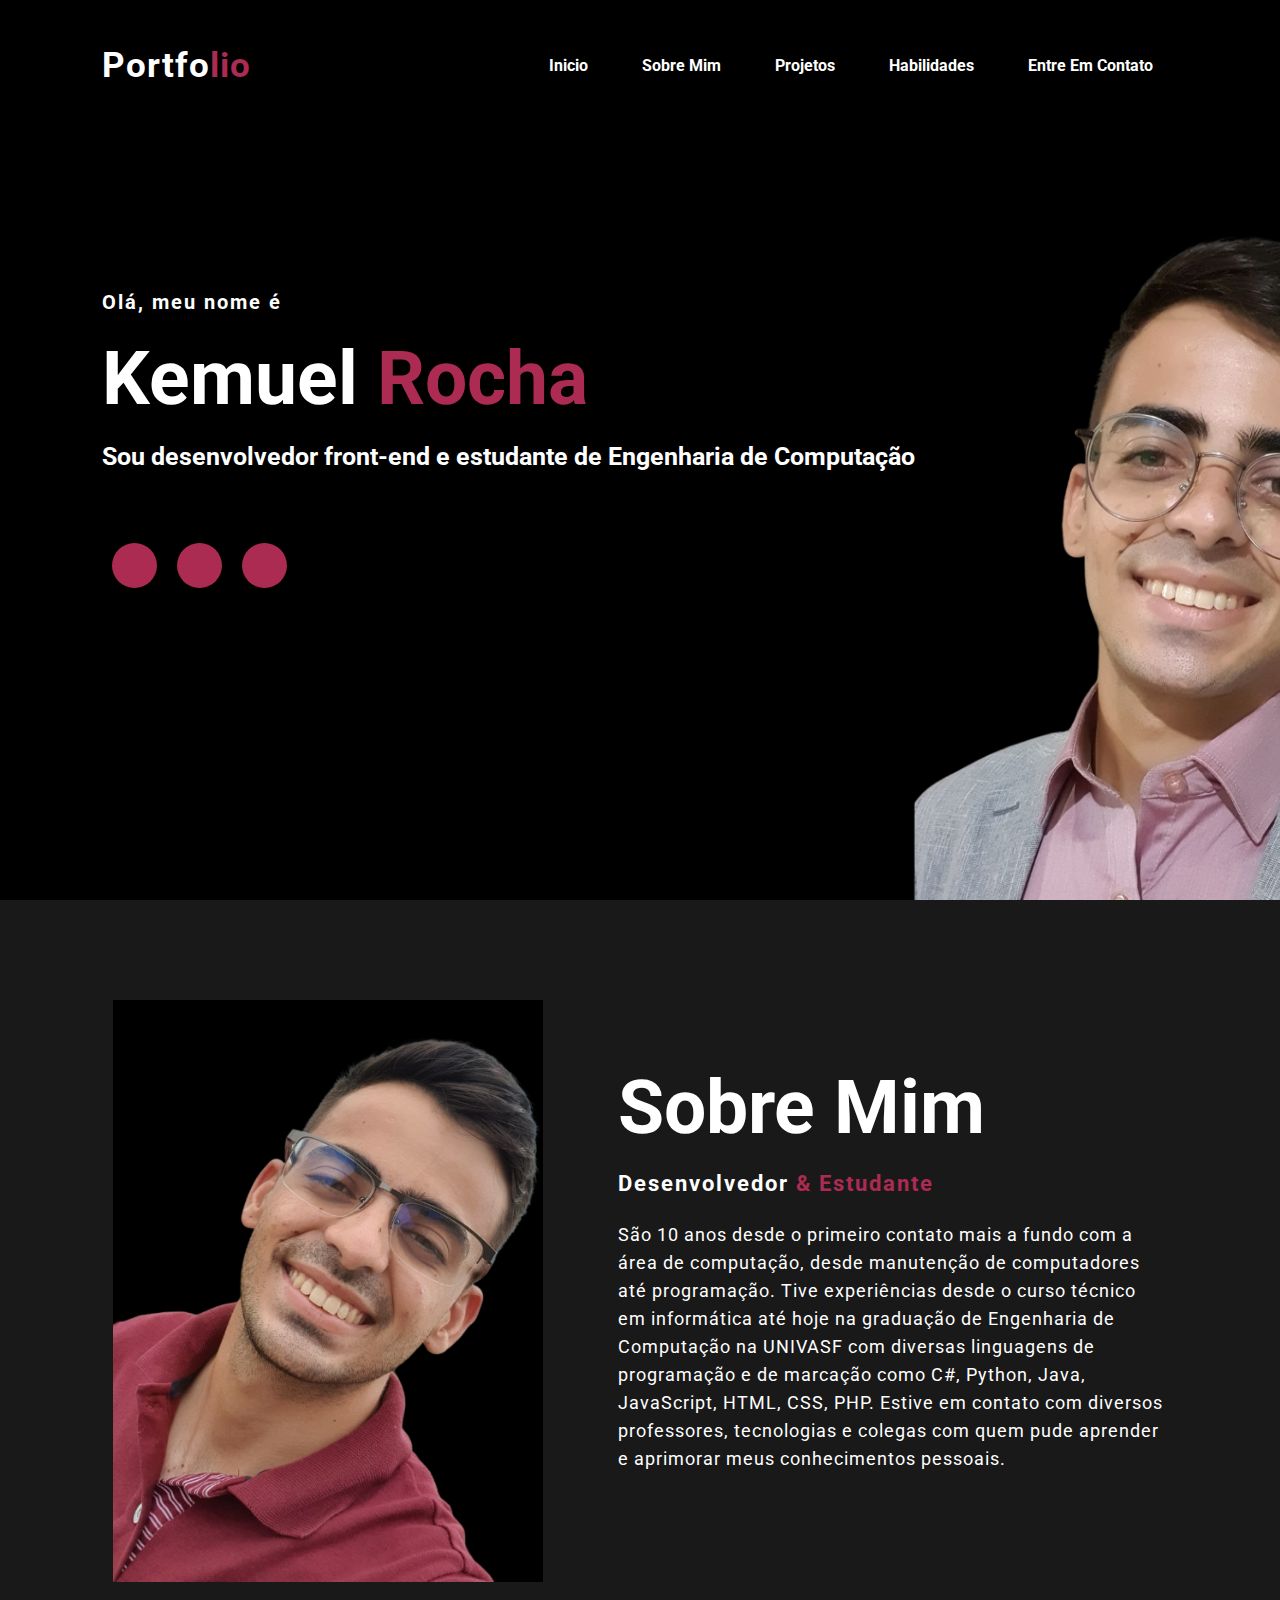
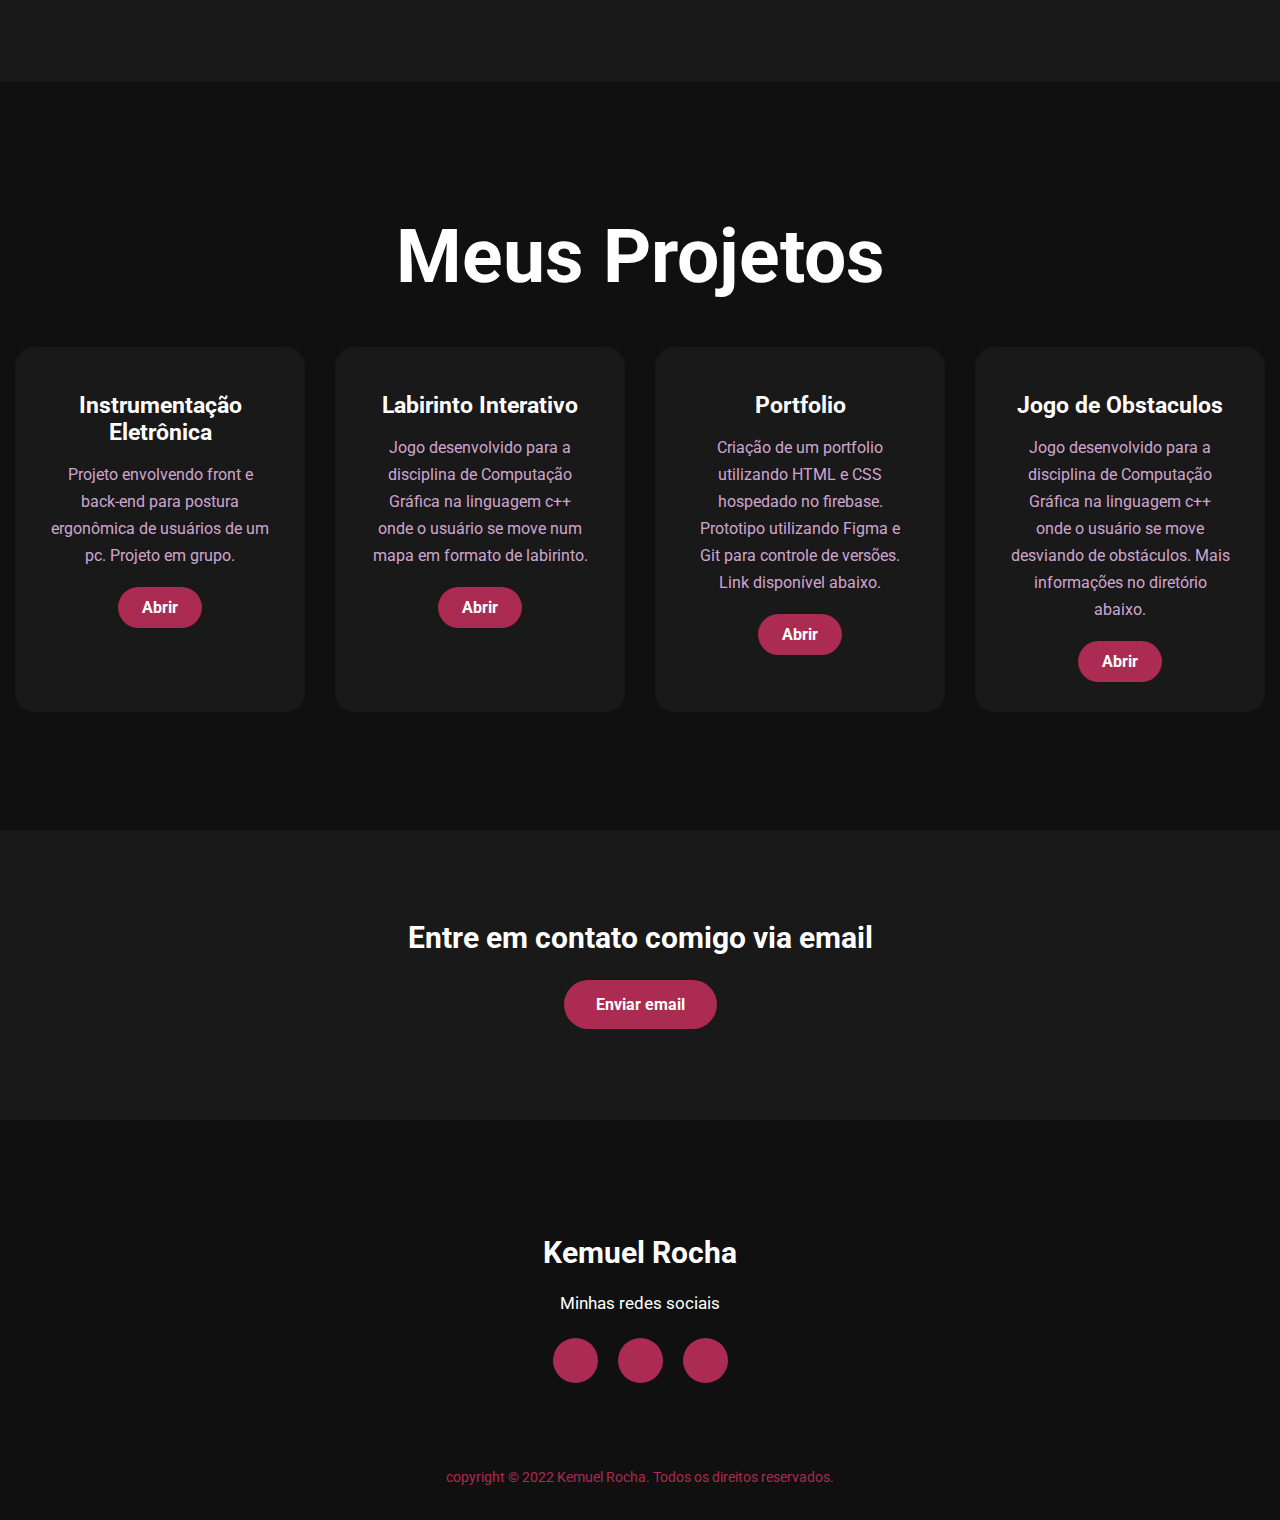
==== public/index.html @ 57444223 "pull" ====
<!DOCTYPE html>
<html>
<head>
	<title>Portfolio website</title>
	<link rel="stylesheet" type="text/css" href="css/style.css">

	<link rel="preconnect" href="https://fonts.googleapis.com">
	<link rel="preconnect" href="https://fonts.gstatic.com" crossorigin>
	<link href="https://fonts.googleapis.com/css2?family=Roboto:ital,wght@0,400;0,500;0,900;1,700&display=swap" rel="stylesheet">
  	<link rel="stylesheet" href="https://cdnjs.cloudflare.com/ajax/libs/font-awesome/5.15.3/css/all.min.css" integrity="sha512-iBBXm8fW90+nuLcSKlbmrPcLa0OT92xO1BIsZ+ywDWZCvqsWgccV3gFoRBv0z+8dLJgyAHIhR35VZc2oM/gI1w==" crossorigin="anonymous" referrerpolicy="no-referrer" />

</head>
<body>
	<!----Tela inicial---->
	<div class="inicio" id="inicio">
		<nav>
			<h2 class="logo">Portfo<span>lio</span></h2>
			<ul>
				<li><a href="#inicio">Inicio</a></li>
				<li><a href="#sobre">Sobre mim</a></li>
				<li><a href="#projetos">Projetos</a></li>
				<li><a href="#">Habilidades</a></li>
				<li><a href="#contato">Entre em contato</a></li>
			</ul>
		</nav>

		<div class="apresentacao">
			<h4>Olá, meu nome é</h4>
			<h1>Kemuel <span>Rocha</span></h1>
			<h3>Sou desenvolvedor front-end e estudante de Engenharia de Computação</h3>
			<div class="social">
				<a href="https://www.linkedin.com/in/kemuelrocha/"><i class="fab fa-linkedin-in"></i></a>
				<a href="https://www.instagram.com/kemuelrocha/"><i class="fab fa-instagram"></i></a>
				<a href="https://github.com/KemuelRocha"><i class="fab fa-github"></i></a>
			</div>
		</div>
	</div>

	<!----Seção Sobre mim---->
	<section class="sobre" id="sobre">
		<div class="main">
			<img src="img/main-img.png">
			<div class="sobre-texto">
				<h2>Sobre mim</h2>
				<h5>Desenvolvedor <span>& Estudante</span></h5>
				<p>São 10 anos desde o primeiro contato mais a fundo com a área de computação, 
					desde manutenção de computadores até programação. 
					Tive experiências desde o curso técnico em informática até hoje na graduação
					de Engenharia de Computação na UNIVASF 
					com diversas linguagens de programação e de marcação 
					como C#, Python, Java, JavaScript, HTML, CSS, PHP. 
					Estive em contato com diversos professores, 
					tecnologias e colegas com quem pude aprender 
					e aprimorar meus conhecimentos pessoais.</p>
			</div>
		</div>
	</section>

	<!-----Seção PROJETOS----------->
	<div class="projetos" id="projetos">
		<div class="title">
			<h2>Meus Projetos</h2>
		</div>

		<div class="box">
			<div class="card">
				<i class="fas fa-bars"></i>
				<h5>Instrumentação Eletrônica</h5>
				<div class="pra">
					<p> Projeto envolvendo front e back-end para postura ergonômica de usuários de um pc. Projeto em grupo.
					<p style="text-align: center;">
						<a class="button" href="https://github.com/KemuelRocha/ProjetoInstrumentacao">Abrir</a>
					</p>
				</div>
			</div>

			<div class="card">
				<i class="fas fa-bars"></i>
				<h5>Labirinto Interativo</h5>
				<div class="pra">
					<p>Jogo desenvolvido para a disciplina de Computação Gráfica na linguagem c++ onde o usuário
						se move num mapa em formato de labirinto.
					<p style="text-align: center;">
						<a class="button" href="https://github.com/KemuelRocha/LabirintoInterativo">Abrir</a>
					</p>
				</div>
			</div>

			<div class="card">
				<i class="fas fa-bars"></i>
				<h5>Portfolio</h5>
				<div class="pra">
					<p>Criação de um portfolio utilizando HTML e CSS hospedado no firebase. Prototipo utilizando
						Figma e Git para controle de versões. Link disponível abaixo.
					<p style="text-align: center;">
						<a class="button" href="#">Abrir</a>
					</p>
				</div>
			</div>
			<div class="card">
				<i class="fas fa-bars"></i>
				<h5>Jogo de Obstaculos</h5>
				<div class="pra">
					<p>Jogo desenvolvido para a disciplina de Computação Gráfica na linguagem c++ onde o usuário
						se move desviando de obstáculos. Mais informações no diretório abaixo.
					<p style="text-align: center;">
						<a class="button" href="https://github.com/KemuelRocha/ComputacaoGrafica">Abrir</a>
					</p>
				</div>
			</div>
			
		</div>
	</div>

	<!-- <div class="habilidades" id="habilidades">
		<div class="title">
			<h2>Habilidades</h2>
		</div>

		<div class="box">
			<div class="card">
				<i class="fas fa-bars"></i>
				<h5>adasda</h5>
				<div class="pra">
					<p> asdad
					<p style="text-align: center;">
						<a class="button" href="#">Abrir</a>
					</p>
				</div>
			</div>
		</div>	
	</div> -->
	<!------Seção Entrar em Contato------>
	<div class="contate-me" id="contato">
		<p>Entre em contato comigo via email</p>
		<a class="button-two" href="mailto:kemuelsr@gmail.com">Enviar email</a>
	</div>

	<!------footer--------->
	<footer>
		<p>Kemuel Rocha</p>
		<p>Minhas redes sociais</p>
		<div class="social">
			<a href="https://www.linkedin.com/in/kemuelrocha/"><i class="fab fa-linkedin-in"></i></a>
			<a href="https://www.instagram.com/kemuelrocha/"><i class="fab fa-instagram"></i></a>
			<a href="https://github.com/KemuelRocha"><i class="fab fa-github"></i></a>
		</div>
		<p class="end">copyright &copy; 2022 Kemuel Rocha. Todos os direitos reservados.</p>
	</footer>

	<script type="module">
		// Import the functions you need from the SDKs you need
		import { initializeApp } from "firebase/app";
		import { getAnalytics } from "firebase/analytics";
		// TODO: Add SDKs for Firebase products that you want to use
		// https://firebase.google.com/docs/web/setup#available-libraries
		
		// Your web app's Firebase configuration
		// For Firebase JS SDK v7.20.0 and later, measurementId is optional
		const firebaseConfig = {
		  apiKey: "AIzaSyCyVNiSQU3Vs2OsTQDSo9HgePPHmia-PHU",
		  authDomain: "portfolio-37961.firebaseapp.com",
		  projectId: "portfolio-37961",
		  storageBucket: "portfolio-37961.appspot.com",
		  messagingSenderId: "687271109040",
		  appId: "1:687271109040:web:1ad8cf321b63951278f675",
		  measurementId: "G-0YQCMWNHNR"
		};
		
		// Initialize Firebase
		const app = initializeApp(firebaseConfig);
		const analytics = getAnalytics(app); </script>
</body>
</html>
---- public/css/style.css ----
*{
	padding: 0;
	margin: 0;
	font-family: 'Roboto', sans-serif;
	box-sizing: border-box;
}
.inicio{
	height: 100vh;
	width: 100%;
	background-image: url(../img/background.png);
	background-size: cover;
	background-position: center;
}
nav{
	display: flex;
	align-items: center;
	justify-content: space-between;
	padding-top: 45px;
	padding-left: 8%;
	padding-right: 8%;
}
.logo{
	color: white;
	font-size: 35px;
	letter-spacing: 1px;
	cursor: pointer;
}
span{
	color: #ac2b52;
}
nav ul li{
	list-style-type: none;
	display: inline-block;
	padding: 10px  25px;
}
nav ul li a{
	color: white;
	text-decoration: none;
	font-weight: bold;
	text-transform: capitalize;
}
nav ul li a:hover{
	color: #ac2b52;
	transition: .4s;
}

.apresentacao{
	position: absolute;
	top: 50%;
	left:8%;
	transform: translateY(-50%);
}
h1{
	color: white;
	margin: 20px 0px 20px;
	font-size: 75px;
}
h3{
	color: white;
	font-size: 25px;
	margin-bottom: 50px;
}
h4{
	color: white;
	letter-spacing: 2px;
	font-size: 20px;
}

.sobre{
	width: 100%;
	padding: 100px 0px;
	background-color: #191919;
}
.sobre img{
	height: auto;
	width: 430px;
}
.sobre-texto{
	width: 550px;
}
.main{
	width: 1130px;
	max-width: 95%;
	margin: 0 auto;
	display: flex;
	align-items: center;
	justify-content: space-around;
}
.sobre-texto h2{
	color: white;
	font-size: 75px;
	text-transform: capitalize;
	margin-bottom: 20px;
}
.sobre-texto h5{
	color: white;
	letter-spacing: 2px;
	font-size: 22px;
	margin-bottom: 25px;
	text-transform: capitalize;
}
.sobre-texto p{
	color: white;
	letter-spacing: 1px;
	line-height: 28px;
	font-size: 18px;
	margin-bottom: 45px;
}
button{
	background-color:#ac2b52;
	color: white;
	text-decoration: none;
	border: 2px solid transparent;
	font-weight: bold;
	padding: 13px 30px;
	border-radius: 30px;
	transition: .4s; 
}
button:hover{
	background-color: transparent;
	border: 2px solid #ac2b52;
	cursor: pointer;
}

.projetos{
	background: #101010;
	width: 100%;
	padding: 100px 0px;
}
.title h2{
	color: white;
	font-size: 75px;
	width: 1130px;
	margin: 30px auto;
	text-align: center;
}
.box{
	display: flex;
	justify-content: center;
	align-items: center;
	min-height: 400px;
}
.card{
	height: 365px;
	width: 335px;
	padding: 20px 35px;
	background: #191919;
	border-radius: 20px;
	margin: 15px;
	position: relative;
	overflow: hidden;
	text-align: center;
}
.card i{
	font-size: 50px;
	display: block;
	text-align: center;
	margin: 25px 0px;
	color: #ac2b52;

}
h5{
	color: white;
	font-size: 23px;
	margin-bottom: 15px;
}
.pra p{
	color: #fcfc;
	font-size: 16px;
	line-height: 27px;
	margin-bottom: 25px;
}
.card .button{
	background-color:#ac2b52;;
	color: white;
	text-decoration: none;
	border: 2px solid transparent;
	font-weight: bold;
	padding: 9px 22px;
	border-radius: 30px;
	transition: .4s; 
}
.card .button:hover{
	background-color: transparent;
	border: 2px solid #ac2b52;
	cursor: pointer;
}
.contate-me{
	width: 100%;
	height: 290px;
	background: #191919;
	display: flex;
	align-items: center;
	flex-direction: column;
	justify-content: center;
}
.contate-me p{
	color: white;
	font-size: 30px;
	font-weight: bold;
	margin-bottom: 25px;
}
.contate-me .button-two{
	background-color:#ac2b52;
	color: white;
	text-decoration: none;
	border: 2px solid transparent;
	font-weight: bold;
	padding: 13px 30px;
	border-radius: 30px;
	transition: .4s; 
}
.contate-me .button-two:hover{
	background-color: transparent;
	border: 2px solid #ac2b52;
	cursor: pointer;
}
footer{
	position: relative;
	width: 100%;
	height: 400px;
	background: #101010;
	display: flex;
	flex-direction: column;
	align-items: center;
	justify-content: center;
}
footer p:nth-child(1){
	font-size: 30px;
	color: white;
	margin-bottom: 20px;
	font-weight: bold;
}
footer p:nth-child(2){
	color: white;
	font-size: 17px;
	width: 500px;
	text-align: center;
	line-height: 26px;
}
.social{
	display: flex;
}
.social a{
	width: 45px;
	height: 45px;
	display: flex;
	align-items: center;
	justify-content: center;
	background:  #ac2b52;
	border-radius: 50%;
	margin: 22px 10px;
	color: white;
	text-decoration: none;
	font-size: 20px;
}
.social a:hover{
	transform: scale(1.3);
	transition: .3s;
}
.end{
	position: absolute;
	color:#ac2b52;
	bottom: 35px;
	font-size: 14px; 
}
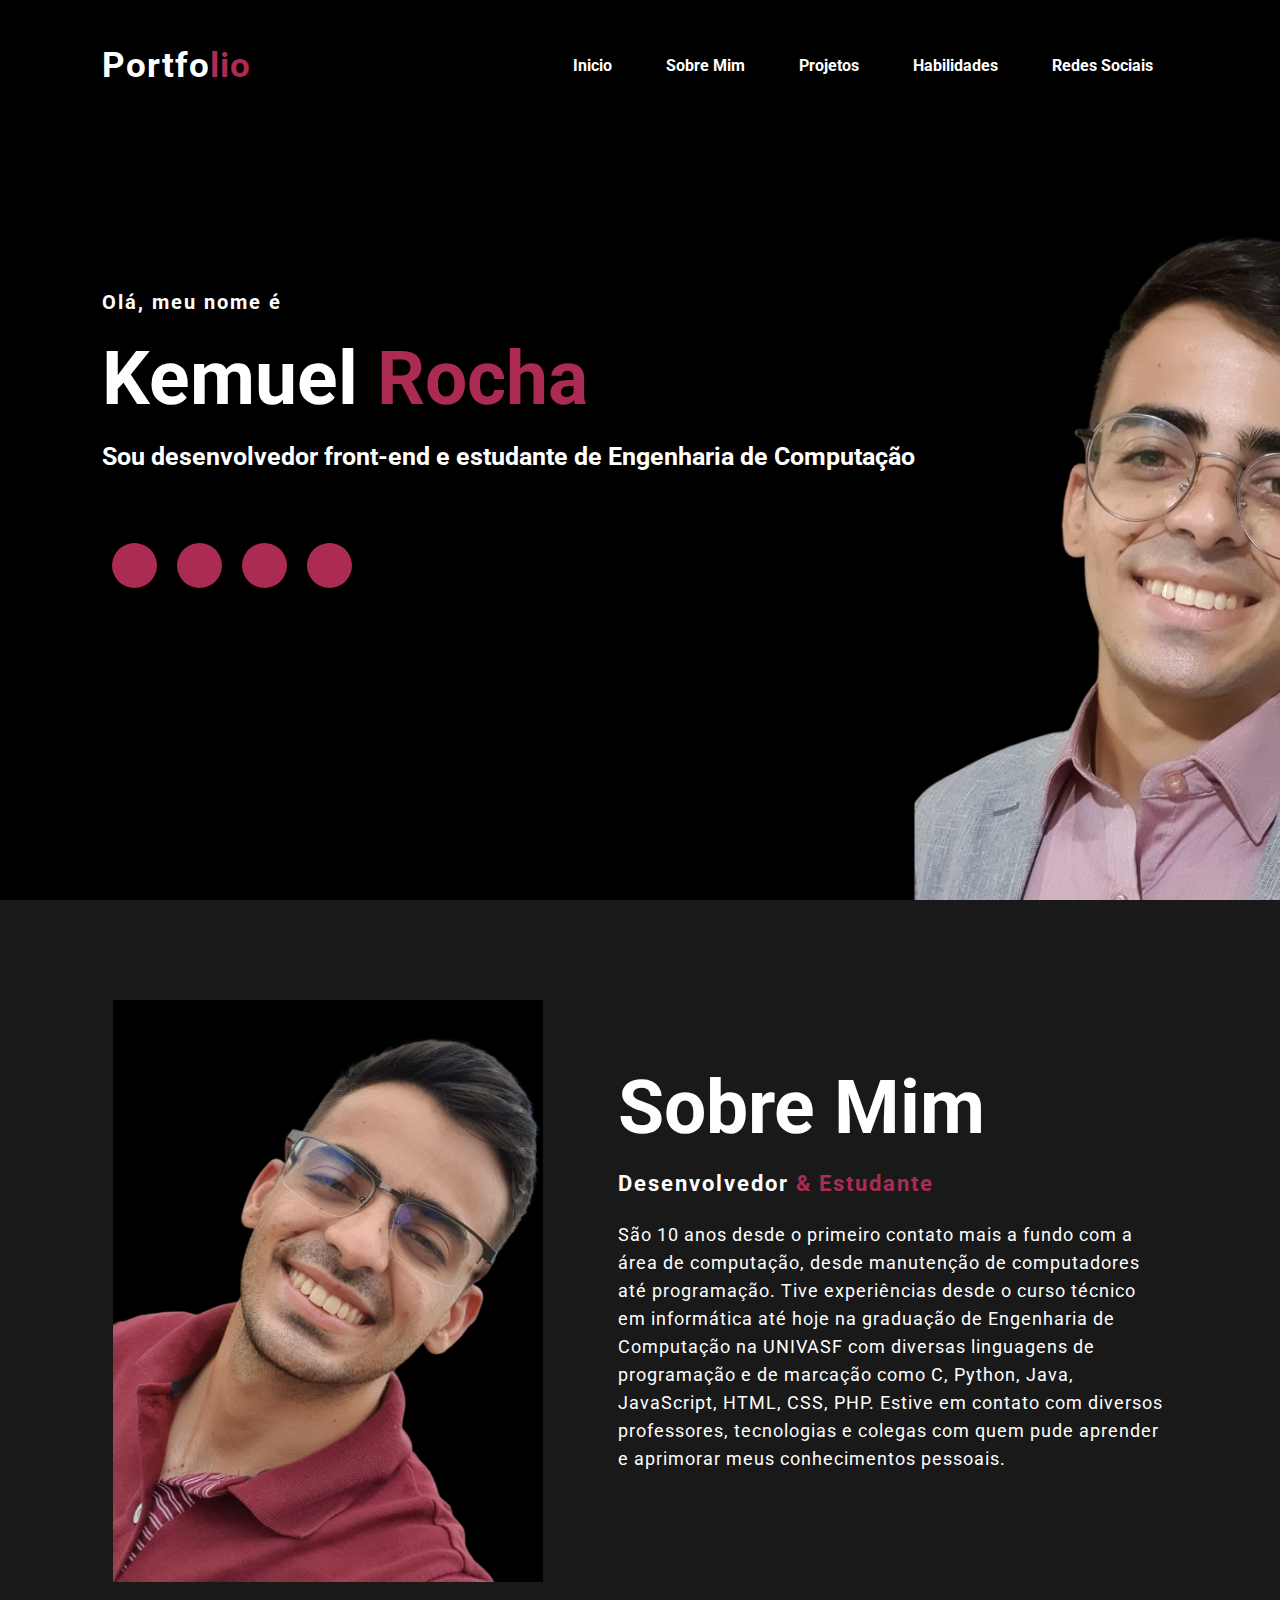
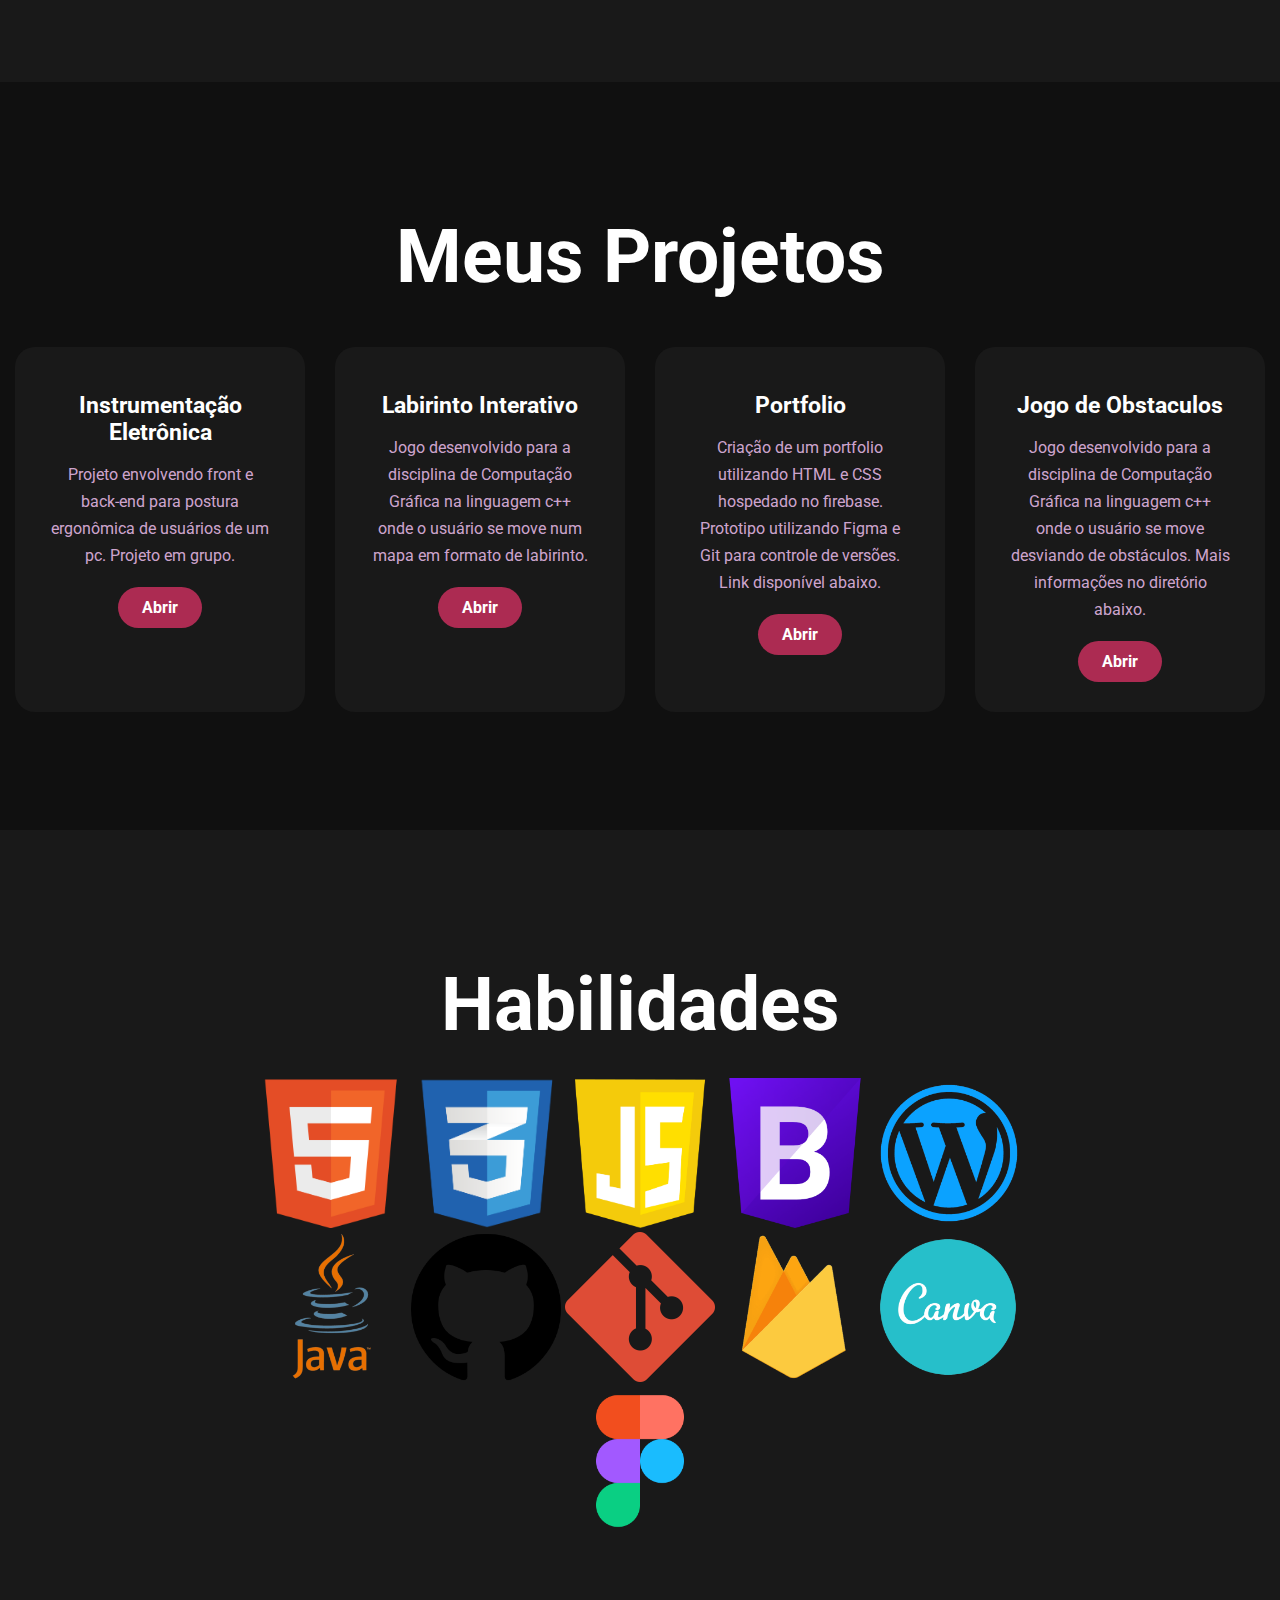
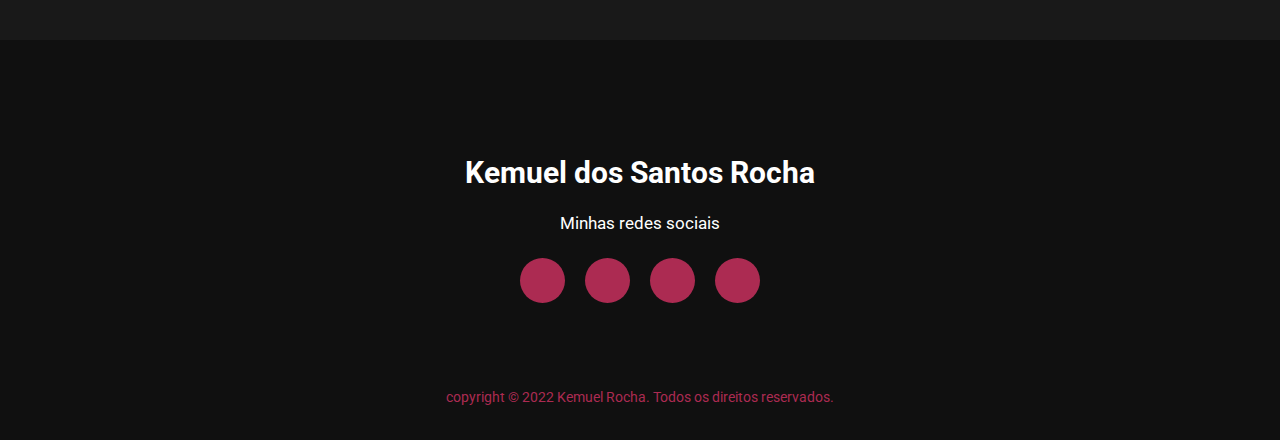
==== commit 87e22aa3: "correções" ====
--- a/public/index.html
+++ b/public/index.html
@@ -19,8 +19,8 @@
 				<li><a href="#inicio">Inicio</a></li>
 				<li><a href="#sobre">Sobre mim</a></li>
 				<li><a href="#projetos">Projetos</a></li>
-				<li><a href="#">Habilidades</a></li>
-				<li><a href="#contato">Entre em contato</a></li>
+				<li><a href="#habilidades">Habilidades</a></li>
+				<li><a href="#social">Redes Sociais</a></li>
 			</ul>
 		</nav>
 
@@ -29,6 +29,7 @@
 			<h1>Kemuel <span>Rocha</span></h1>
 			<h3>Sou desenvolvedor front-end e estudante de Engenharia de Computação</h3>
 			<div class="social">
+				<a href="mailto:kemuelsr@gmail.com"><i class="fa fa-envelope"></i></a>
 				<a href="https://www.linkedin.com/in/kemuelrocha/"><i class="fab fa-linkedin-in"></i></a>
 				<a href="https://www.instagram.com/kemuelrocha/"><i class="fab fa-instagram"></i></a>
 				<a href="https://github.com/KemuelRocha"><i class="fab fa-github"></i></a>
@@ -48,7 +49,7 @@
 					Tive experiências desde o curso técnico em informática até hoje na graduação
 					de Engenharia de Computação na UNIVASF 
 					com diversas linguagens de programação e de marcação 
-					como C#, Python, Java, JavaScript, HTML, CSS, PHP. 
+					como C, Python, Java, JavaScript, HTML, CSS, PHP. 
 					Estive em contato com diversos professores, 
 					tecnologias e colegas com quem pude aprender 
 					e aprimorar meus conhecimentos pessoais.</p>
@@ -112,35 +113,42 @@
 		</div>
 	</div>
 
-	<!-- <div class="habilidades" id="habilidades">
+	<div class="habilidades" id="habilidades">
 		<div class="title">
 			<h2>Habilidades</h2>
 		</div>
 
-		<div class="box">
-			<div class="card">
-				<i class="fas fa-bars"></i>
-				<h5>adasda</h5>
-				<div class="pra">
-					<p> asdad
-					<p style="text-align: center;">
-						<a class="button" href="#">Abrir</a>
-					</p>
-				</div>
-			</div>
-		</div>	
-	</div> -->
-	<!------Seção Entrar em Contato------>
+		<div class="container">
+			<img src="img/html.png">
+			<img src="img/css.png">
+			<img src="img/js.png">
+			<img src="img/bootstrap.png">
+			<img src="img/wordpress.png">
+		</div>
+		<div class="container">	
+			<img src="img/java.png">
+			<img src="img/git.png">
+			<img src="img/git2.png">
+			<img src="img/firebase.png">
+			<img src="img/canva.png">
+		</div>
+		<div class="container">	
+			<img src="img/figma.png">
+			
+		</div>
+	</div>
+	<!-- ----Seção Entrar em Contato----
 	<div class="contate-me" id="contato">
 		<p>Entre em contato comigo via email</p>
 		<a class="button-two" href="mailto:kemuelsr@gmail.com">Enviar email</a>
-	</div>
+	</div> -->
 
 	<!------footer--------->
-	<footer>
-		<p>Kemuel Rocha</p>
+	<footer id="social">
+		<p>Kemuel dos Santos Rocha</p>
 		<p>Minhas redes sociais</p>
 		<div class="social">
+			<a href="mailto:kemuelsr@gmail.com"><i class="fa fa-envelope"></i></a>
 			<a href="https://www.linkedin.com/in/kemuelrocha/"><i class="fab fa-linkedin-in"></i></a>
 			<a href="https://www.instagram.com/kemuelrocha/"><i class="fab fa-instagram"></i></a>
 			<a href="https://github.com/KemuelRocha"><i class="fab fa-github"></i></a>
--- a/public/css/style.css
+++ b/public/css/style.css
@@ -185,10 +185,25 @@
 	border: 2px solid #ac2b52;
 	cursor: pointer;
 }
+.habilidades{
+	background: #191919;
+	width: 100%;
+	padding: 100px 0px;
+}
+.container{
+	text-align: center;
+}
+
+.container img {
+    max-width:200px;
+    max-height:150px;
+    width: auto;
+    height: auto;
+}
 .contate-me{
 	width: 100%;
 	height: 290px;
-	background: #191919;
+	background: #101010;
 	display: flex;
 	align-items: center;
 	flex-direction: column;
